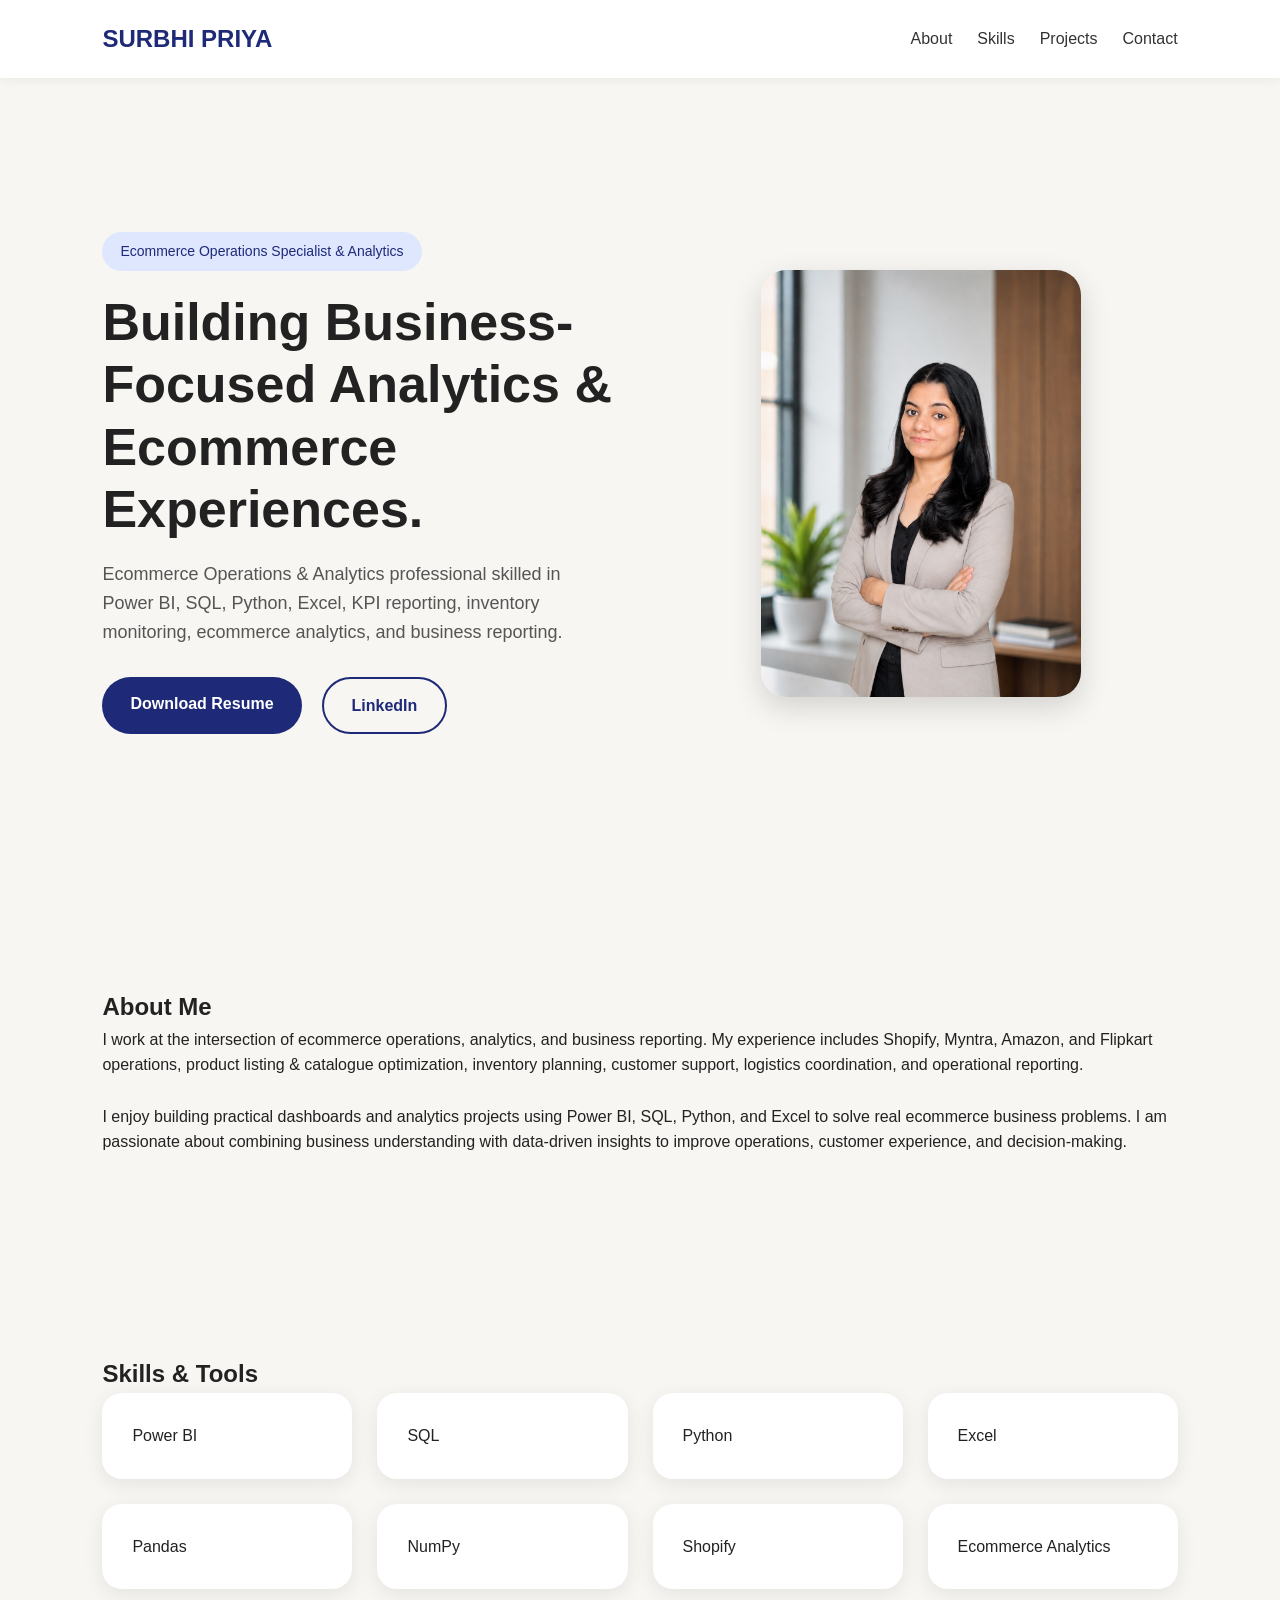
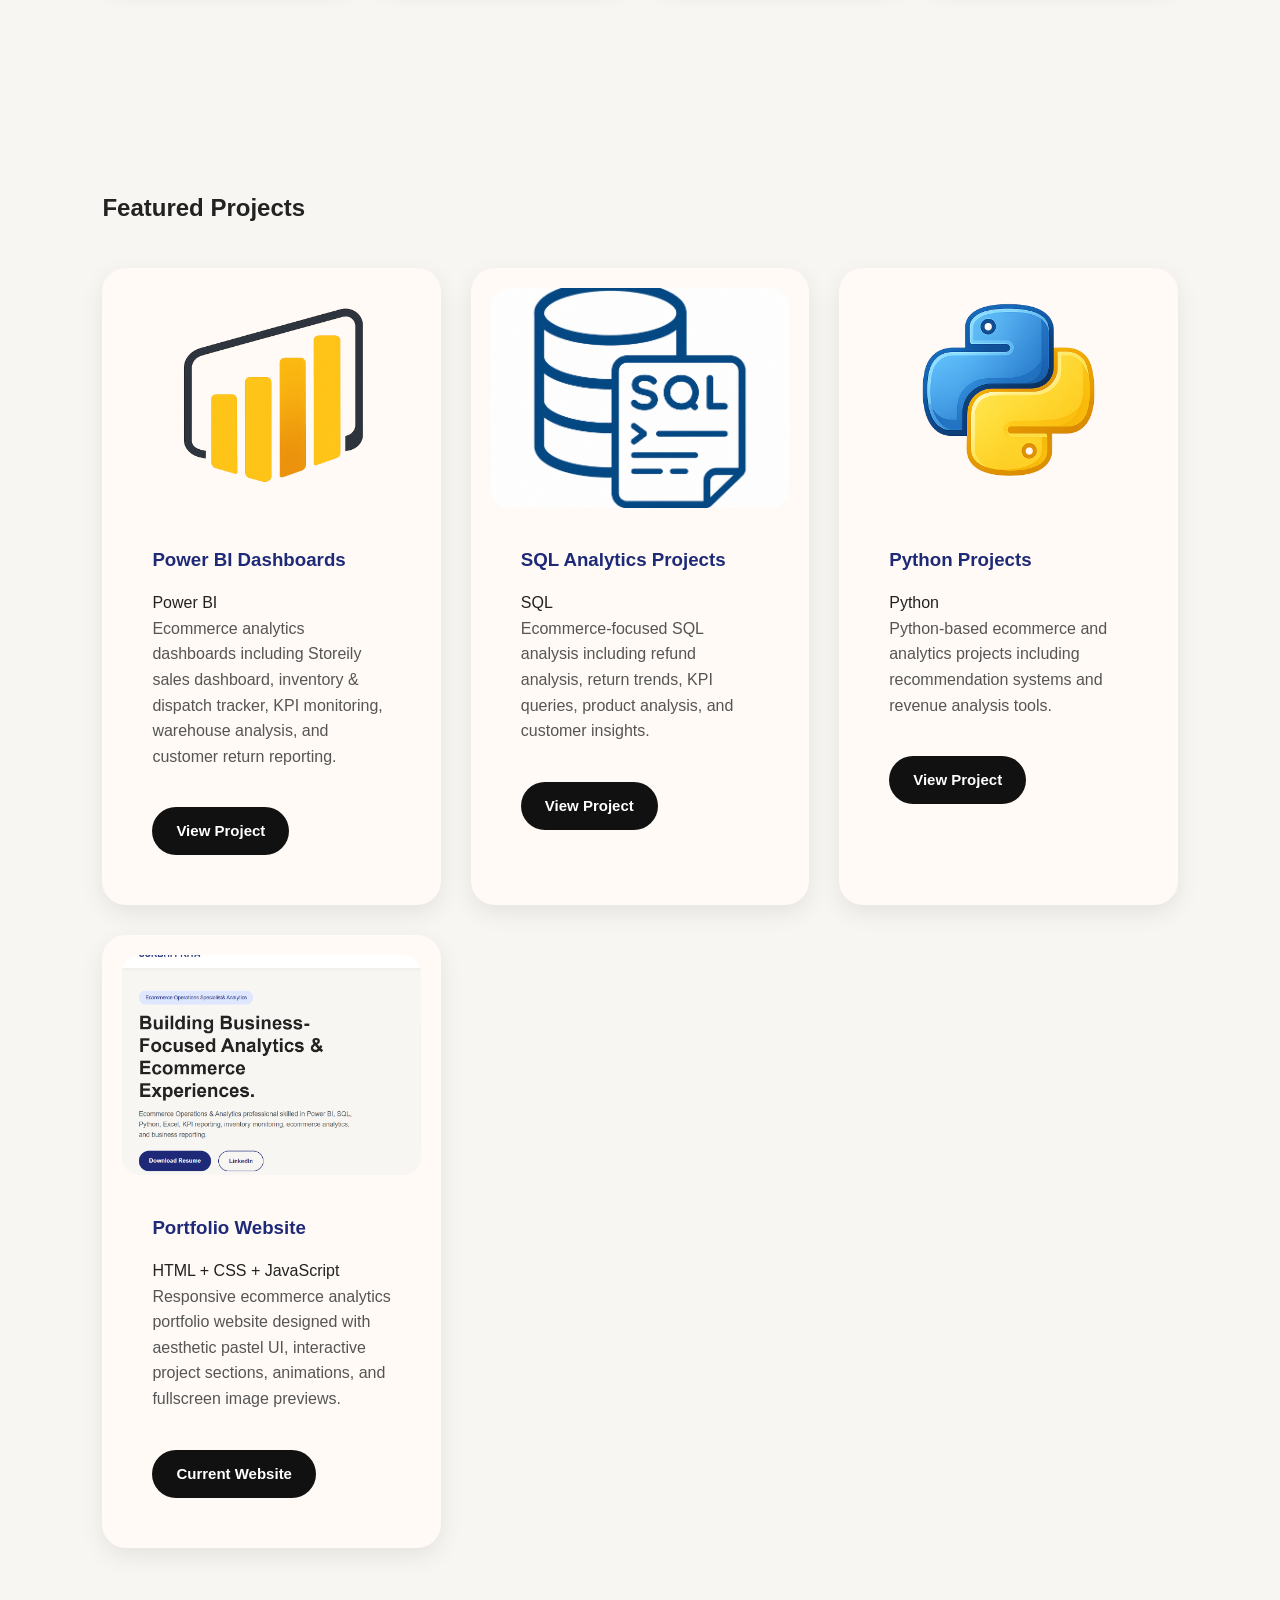
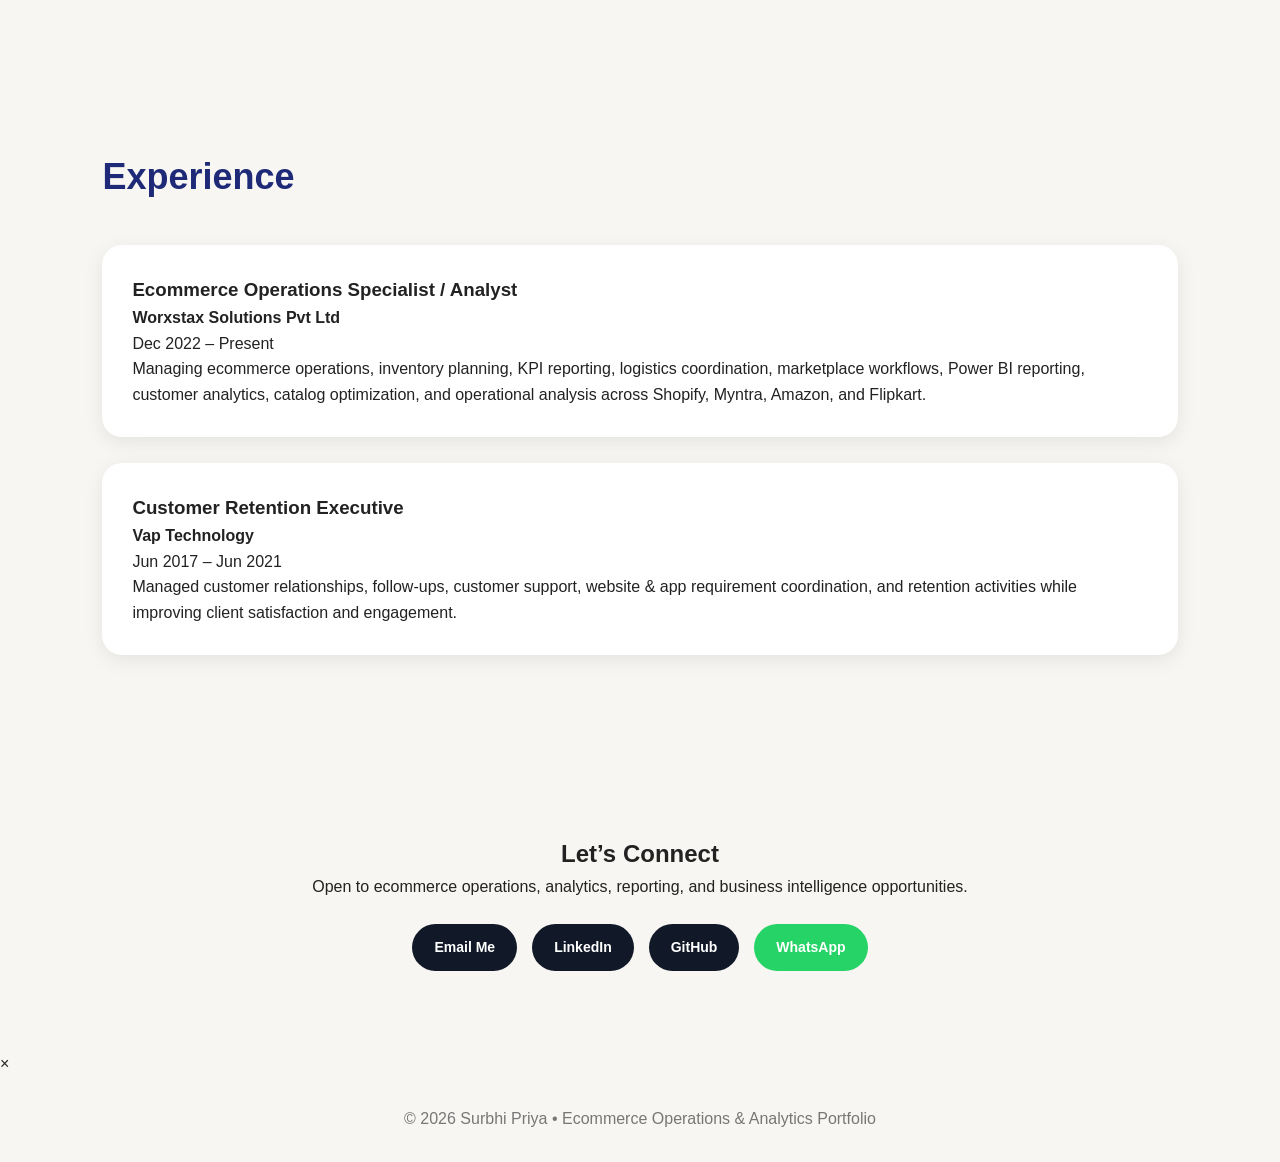
==== index.html @ 8fb759ee "portfolio upload" ====
<!DOCTYPE html>
<html lang="en">
<head>
  <meta charset="UTF-8" />
  <meta name="viewport" content="width=device-width, initial-scale=1.0" />
  <title>Surbhi Priya | Portfolio</title>
  <link rel="stylesheet" type="text/css" href="style.css" />
</head>
<body>

  <!-- NAVBAR -->
  <nav>
    <div class="logo">SURBHI PRIYA</div>

    <ul>
      <li><a href="#about">About</a></li>
      <li><a href="#skills">Skills</a></li>
      <li><a href="#projects">Projects</a></li>
      <li><a href="#contact">Contact</a></li>
    </ul>
  </nav>

  <!-- HERO -->
  <section class="hero">

    <div class="hero-text">
      <p class="tag">Ecommerce Operations Specialist & Analytics</p>

      <h1>
        Building Business-Focused Analytics & Ecommerce Experiences.
      </h1>

      <p class="hero-description">
        Ecommerce Operations & Analytics professional skilled in Power BI,
        SQL, Python, Excel, KPI reporting, inventory monitoring,
        ecommerce analytics, and business reporting.
      </p>

      <div class="buttons">
    <a href="my_resume.pdf" class="btn primary" target="_blank">
        Download Resume
    </a>

    <a href="https://www.linkedin.com/in/surbhi-priya9" class="btn secondary" target="_blank">
        LinkedIn
    </a>
</div>
    </div>

    <div class="hero-image">

      <!-- ADD YOUR IMAGE LINK -->
      <img src="MYPICA.png" alt="Profile Image">

    </div>

  </section>


  <!-- ABOUT -->
  <section id="about" class="section-box">

    <h2>About Me</h2>

    <p>
      I work at the intersection of ecommerce operations, analytics, and business reporting.
       My experience includes Shopify, Myntra, Amazon, and Flipkart operations, 
       product listing & catalogue optimization, inventory planning, customer 
       support, logistics coordination, and operational reporting.
      <br><br>
      I enjoy building practical dashboards and analytics projects using Power BI,
       SQL, Python, and Excel to solve real ecommerce business problems.
        I am passionate about combining business understanding with data-driven insights 
      to improve operations, customer experience, and decision-making.
    </p>

  </section>


  <!-- SKILLS -->
  <section id="skills" class="skills-section">

    <h2>Skills & Tools</h2>

    <div class="skills-grid">

      <div class="skill-card">Power BI</div>
      <div class="skill-card">SQL</div>
      <div class="skill-card">Python</div>
      <div class="skill-card">Excel</div>
      <div class="skill-card">Pandas</div>
      <div class="skill-card">NumPy</div>
      <div class="skill-card">Shopify</div>
      <div class="skill-card">Ecommerce Analytics</div>

    </div>

  </section>


  <!-- PROJECTS -->
  <section id="projects" class="projects-section">

    <h2>Featured Projects</h2>

    <div class="projects-grid">


      <!-- POWER BI CARD -->
      <div class="project-card">

        <img
          src="mainpowerbi.png"
          alt="Power BI"
          onclick="openModal(this.src)"
        >

        <div class="project-content">

          <h3>Power BI Dashboards</h3>

          <span>Power BI</span>

          <p>
            Ecommerce analytics dashboards including Storeily sales dashboard,
            inventory & dispatch tracker, KPI monitoring, warehouse analysis,
            and customer return reporting.
          </p>

          <div class="project-buttons">

            <a href="powerbi.html" class="project-btn">
              View Project
            </a>

          </div>

        </div>

      </div>


      <!-- SQL CARD -->
      <div class="project-card">

        <img
          src="mainsql.png"
          alt="SQL"
          onclick="openModal(this.src)"
        >

        <div class="project-content">

          <h3>SQL Analytics Projects</h3>

          <span>SQL</span>

          <p>
            Ecommerce-focused SQL analysis including refund analysis,
            return trends, KPI queries, product analysis,
            and customer insights.
          </p>

          <div class="project-buttons">

            <a href="sql.html" class="project-btn">
              View Project
            </a>

          </div>

        </div>

      </div>


      <!-- PYTHON CARD -->
      <div class="project-card">

        <img
          src="mainpython.png"
          alt="Python"
          onclick="openModal(this.src)"
        >

        <div class="project-content">

          <h3>Python Projects</h3>

          <span>Python</span>

          <p>
            Python-based ecommerce and analytics projects including
            recommendation systems and revenue analysis tools.
          </p>

          <div class="project-buttons">

            <a href="python.html" class="project-btn">
              View Project
            </a>

          </div>

        </div>

      </div>


      <!-- PORTFOLIO CARD -->
      <div class="project-card">

        <img
          src="mainportfolio.png"
          alt="Portfolio"
          onclick="openModal(this.src)"
        >

        <div class="project-content">

          <h3>Portfolio Website</h3>

          <span>HTML + CSS + JavaScript</span>

          <p>
            Responsive ecommerce analytics portfolio website designed with
            aesthetic pastel UI, interactive project sections,
            animations, and fullscreen image previews.
          </p>

          <div class="project-buttons">

            <a href="#" class="project-btn">
              Current Website
            </a>

          </div>

        </div>

      </div>


    </div>

 </section>


  <!-- EXPERIENCE -->
  <section id="experience">
    <h2 class="section-title">Experience</h2>

    <div class="skill-card">
        <h3>Ecommerce Operations Specialist / Analyst</h3>
        <p><strong>Worxstax Solutions Pvt Ltd</strong></p>
        <p>Dec 2022 – Present</p>

        <p>
            Managing ecommerce operations, inventory planning, KPI reporting,
            logistics coordination, marketplace workflows, Power BI reporting,
            customer analytics, catalog optimization, and operational analysis
            across Shopify, Myntra, Amazon, and Flipkart.
        </p>
    </div>

    <br>

    <div class="skill-card">
        <h3>Customer Retention Executive</h3>
        <p><strong>Vap Technology</strong></p>
        <p>Jun 2017 – Jun 2021</p>

        <p>
            Managed customer relationships, follow-ups, customer support,
            website & app requirement coordination, and retention activities
            while improving client satisfaction and engagement.
        </p>
    </div>
</section>


  <!-- CONTACT -->
 <section id="contact" class="contact">

    <h2>Let’s Connect</h2>

    <p>
        Open to ecommerce operations, analytics, reporting, and business intelligence opportunities.
    </p>

    <div class="contact-buttons">

        <a href="https://mail.google.com/mail/?view=cm&fs=1&to=surbhi7priya@gmail.com"
target="_blank"
class="contact-btn">
Email Me
</a>

        <a href="https://www.linkedin.com/in/surbhi-priya9" target="_blank" class="contact-btn">
            LinkedIn
        </a>

        <a href="https://github.com/Surbhi-Priya762" target="_blank" class="contact-btn">
            GitHub
        </a>

        <a href="https://wa.me/918420089573" target="_blank" class="contact-btn whatsapp-btn">
            WhatsApp
        </a>

    </div>

</section>


  <!-- IMAGE MODAL -->
  <div id="imageModal" class="modal">

    <span class="close" onclick="closeModal()">&times;</span>

    <img class="modal-content" id="modalImage">

  </div>


  <!-- FOOTER -->
  <footer>
    © 2026 Surbhi Priya • Ecommerce Operations & Analytics Portfolio
  </footer>


  <script src="script.js"></script>

</body>
</html>
---- style.css ----
*{
    margin:0;
    padding:0;
    box-sizing:border-box;
    font-family:Arial, sans-serif;
}

body{
    background:#f8f6f2;
    color:#222;
    line-height:1.6;
}

/* NAVBAR */

nav{
    display:flex;
    justify-content:space-between;
    align-items:center;
    padding:20px 8%;
    background:white;
    position:sticky;
    top:0;
    z-index:1000;
    box-shadow:0 2px 10px rgba(0,0,0,0.05);
}

.logo{
    font-size:24px;
    font-weight:bold;
    color:#1e2a78;
}

nav ul{
    display:flex;
    list-style:none;
    gap:25px;
}

nav ul li a{
    text-decoration:none;
    color:#333;
    font-weight:500;
    transition:0.3s;
}

nav ul li a:hover{
    color:#1e2a78;
}

/* HERO SECTION */

.hero{
    min-height:90vh;
    display:flex;
    align-items:center;
    justify-content:center;
    padding:60px 8%;
    gap:50px;
    flex-wrap:wrap;
}

.hero-text{
    flex:1;
    min-width:300px;
}

.tag{
    display:inline-block;
    background:#dfe7ff;
    color:#1e2a78;
    padding:8px 18px;
    border-radius:30px;
    margin-bottom:20px;
    font-size:14px;
}

.hero h1{
    font-size:52px;
    line-height:1.2;
    margin-bottom:20px;
}

.hero-description{
    font-size:18px;
    color:#555;
    margin-bottom:30px;
    max-width:600px;
}

.buttons{
    display:flex;
    gap:20px;
    flex-wrap:wrap;
}

.btn{
    padding:14px 28px;
    border-radius:30px;
    text-decoration:none;
    font-weight:bold;
    transition:0.3s;
}

.primary{
    background:#1e2a78;
    color:white;
}

.primary:hover{
    background:#111a52;
}

.secondary{
    border:2px solid #1e2a78;
    color:#1e2a78;
}

.secondary:hover{
    background:#1e2a78;
    color:white;
}

/* HERO IMAGE */

.hero-image{
    flex:1;
    display:flex;
    justify-content:center;
}

.hero-image img{
    width:320px;
    border-radius:25px;
    object-fit:cover;
    box-shadow:0 10px 30px rgba(0,0,0,0.15);
}

/* SECTION */

section{
    padding:80px 8%;
}

.section-title{
    font-size:36px;
    margin-bottom:40px;
    color:#1e2a78;
}

/* SKILLS */

.skills-grid{
    display:grid;
    grid-template-columns:repeat(auto-fit,minmax(220px,1fr));
    gap:25px;
}

.skill-card{
    background:white;
    padding:30px;
    border-radius:20px;
    box-shadow:0 5px 20px rgba(0,0,0,0.08);
    transition:0.3s;
}

.skill-card:hover{
    transform:translateY(-5px);
}

/* PROJECTS */

.projects-grid{
    display:grid;
    grid-template-columns: repeat(auto-fit, minmax(320px, 1fr));
    gap:30px;
    margin-top:40px;
}

.project-card{
    background:#fffaf5;
    border-radius:24px;
    overflow:hidden;
    padding:20px;
    box-shadow:0 8px 25px rgba(0,0,0,0.08);
    transition:0.3s ease;
}

.project-card:hover{
    transform:translateY(-8px);
}

.project-card img{
    width:100%;
    height:220px;
    object-fit:cover;
    border-radius:18px;
    cursor:pointer;
    transition:0.3s ease;
}

.project-card img:hover{
    transform:scale(1.02);
}

.project-content{
    padding:25px;
}

.project-content h3{
    margin-bottom:15px;
    color:#1e2a78;
}

.project-content p{
    color:#555;
    margin-bottom:20px;
}

.project-btn,
.hero-buttons a{
    display:inline-block;
    margin-top:18px;
    padding:12px 24px;
    background:#111;
    color:white;
    text-decoration:none;
    border-radius:50px;
    font-size:15px;
    font-weight:600;
    transition:0.3s ease;
}

.project-btn:hover,
.hero-buttons a:hover{
    background:#e8cfc3;
    color:#111;
}

/* CONTACT */

.contact{
    text-align:center;
}

.contact p{
    margin-bottom:20px;
}

.contact-links{
    display:flex;
    justify-content:center;
    gap:20px;
    flex-wrap:wrap;
}

.contact-links a{
    text-decoration:none;
    background:white;
    padding:14px 24px;
    border-radius:30px;
    color:#1e2a78;
    font-weight:bold;
    box-shadow:0 5px 20px rgba(0,0,0,0.08);
    transition:0.3s;
}

.contact-links a:hover{
    background:#1e2a78;
    color:white;
}

/* FOOTER */

footer{
    text-align:center;
    padding:30px;
    color:#777;
}

/* RESPONSIVE */

@media(max-width:768px){

    .hero h1{
        font-size:38px;
    }

    nav{
        flex-direction:column;
        gap:15px;
    }

    nav ul{
        flex-wrap:wrap;
        justify-content:center;
    }

    .hero{
        text-align:center;
    }

    .buttons{
        justify-content:center;
    }
}

.popup{
    position:fixed;
    top:0;
    left:0;
    width:100%;
    height:100%;
    background:rgba(0,0,0,0.85);
    display:flex;
    justify-content:center;
    align-items:center;
    z-index:9999;
}

.popup img{
    width:80%;
    max-width:1000px;
    border-radius:20px;
}

.close-btn{
    position:absolute;
    top:30px;
    right:40px;
    font-size:40px;
    color:white;
    cursor:pointer;
}

.back-btn{
    display:inline-block;
    margin-bottom:40px;
    text-decoration:none;
    background:#1e2a78;
    color:white;
    padding:12px 22px;
    border-radius:30px;
    transition:0.3s;
}

.back-btn:hover{
    background:#111a52;
}

section{
    padding:100px 8%;
}
.project-content{
    padding:30px;
}

.contact-buttons{
    display:flex;
    justify-content:center;
    gap:15px;
    flex-wrap:wrap;
    margin-top:25px;
}

.contact-btn{
    text-decoration:none;
    background:#111827;
    color:white;
    padding:12px 22px;
    border-radius:30px;
    font-size:14px;
    font-weight:600;
    transition:0.3s ease;
}

.contact-btn:hover{
    background:#2563eb;
    transform:translateY(-2px);
}

.whatsapp-btn{
    background:#25D366;
}

.whatsapp-btn:hover{
    background:#1ea952;
}

.contact{
    text-align:center;
    padding:80px 20px;
}
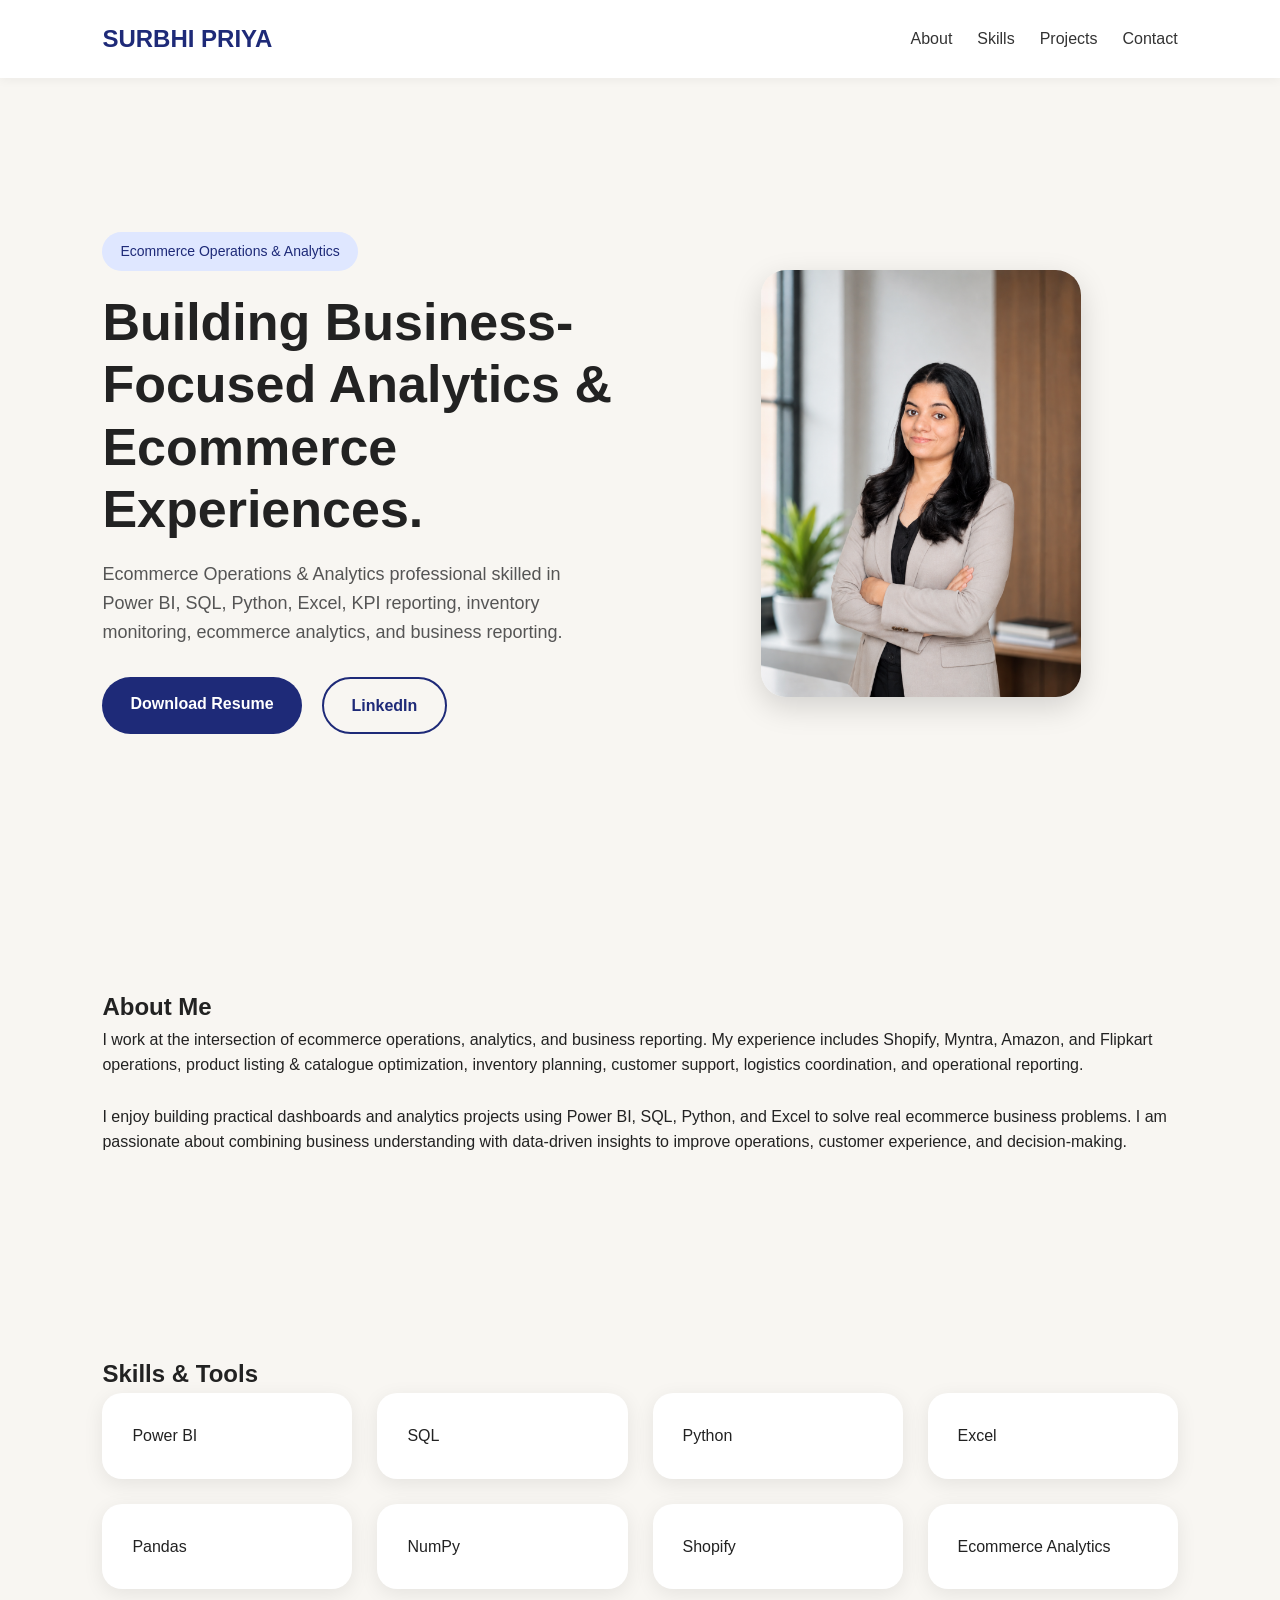
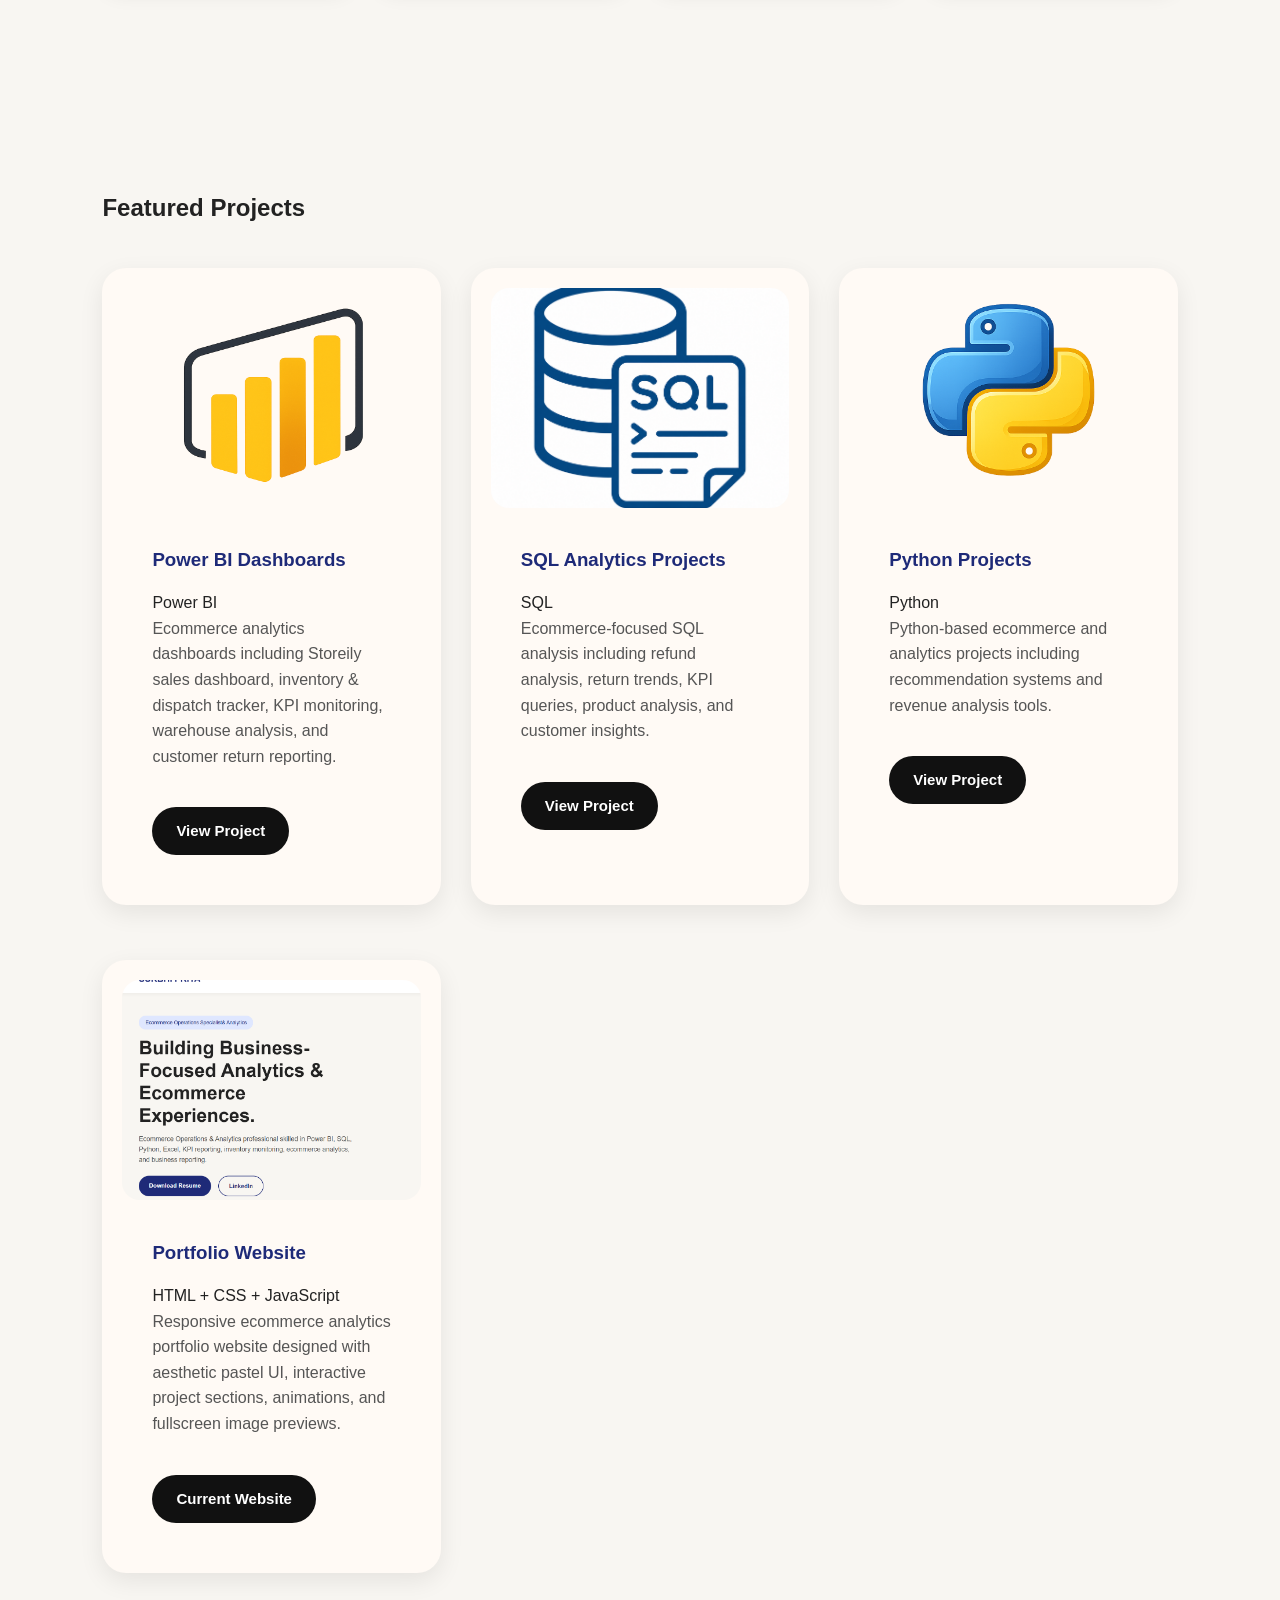
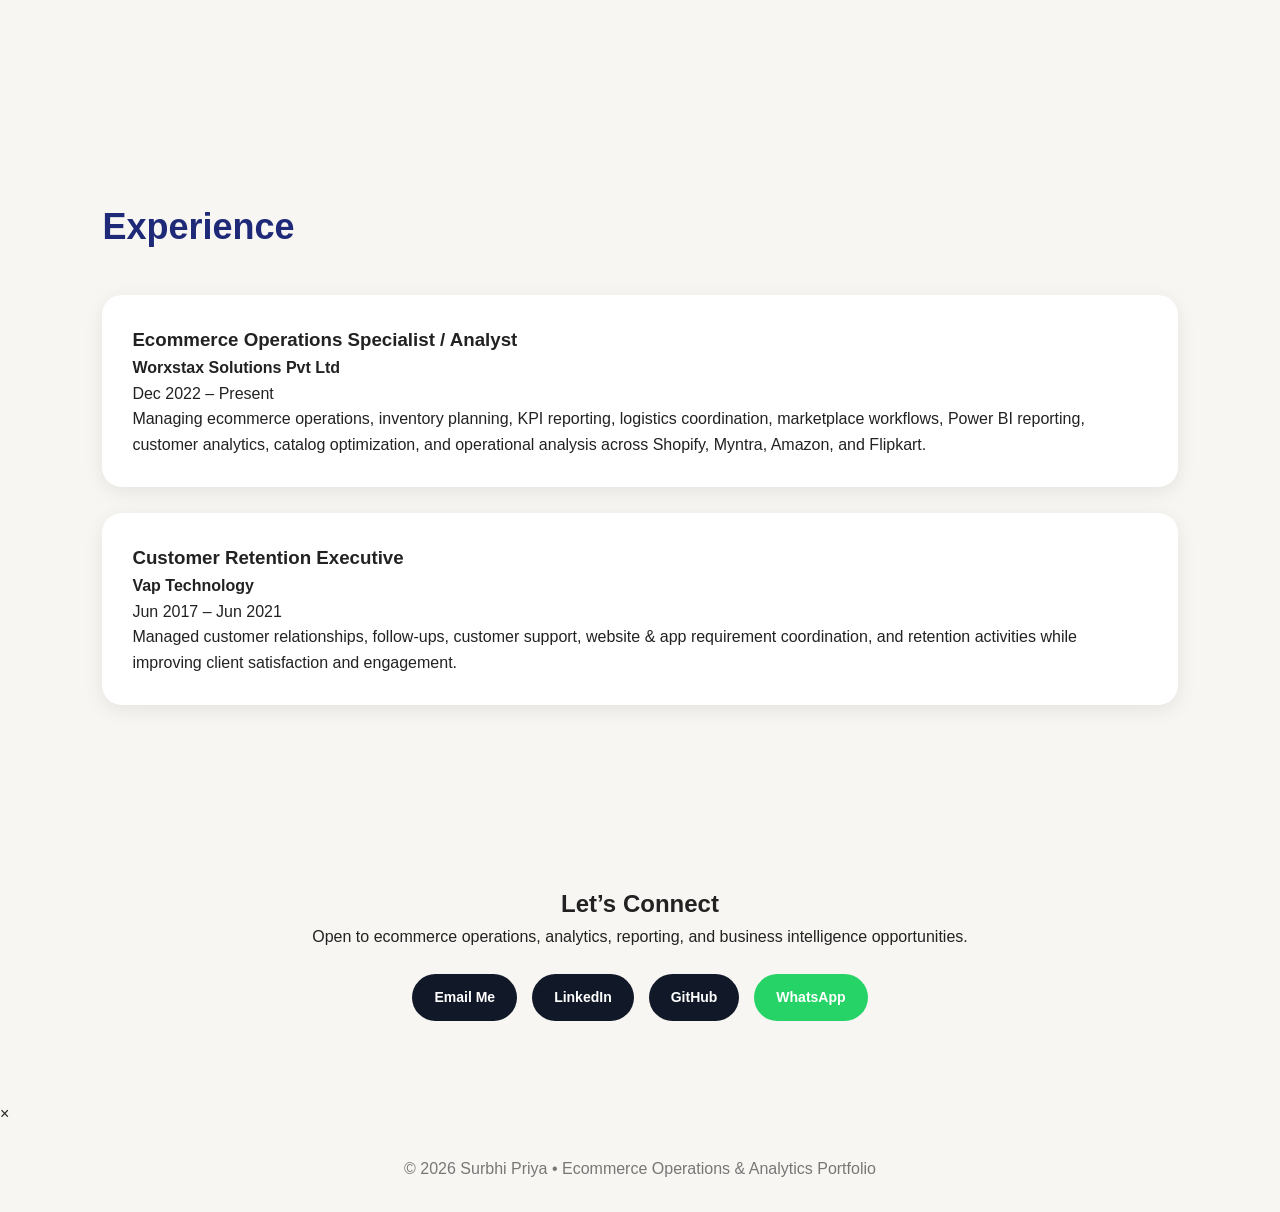
==== commit 45773660: "Updated portfolio design" ====
--- a/index.html
+++ b/index.html
@@ -24,7 +24,7 @@
   <section class="hero">
 
     <div class="hero-text">
-      <p class="tag">Ecommerce Operations Specialist & Analytics</p>
+      <p class="tag">Ecommerce Operations & Analytics</p>
 
       <h1>
         Building Business-Focused Analytics & Ecommerce Experiences.
--- a/style.css
+++ b/style.css
@@ -392,3 +392,50 @@
     padding:80px 20px;
 }
 
+.project-card{
+    margin-bottom:25px;
+}
+
+@media(max-width:768px){
+
+    .hero{
+        padding-top:40px;
+        padding-bottom:40px;
+    }
+
+    .about,
+    .skills,
+    .projects,
+    .experience,
+    .contact{
+        padding-top:40px;
+        padding-bottom:40px;
+    }
+
+    .project-grid{
+        gap:20px;
+    }
+
+}
+
+@media(max-width:768px){
+
+    nav{
+        padding:20px;
+    }
+
+    nav ul{
+        gap:20px;
+    }
+
+}
+
+@media(max-width:768px){
+
+    .page-title{
+        font-size:42px;
+        line-height:1.2;
+    }
+
+}
+
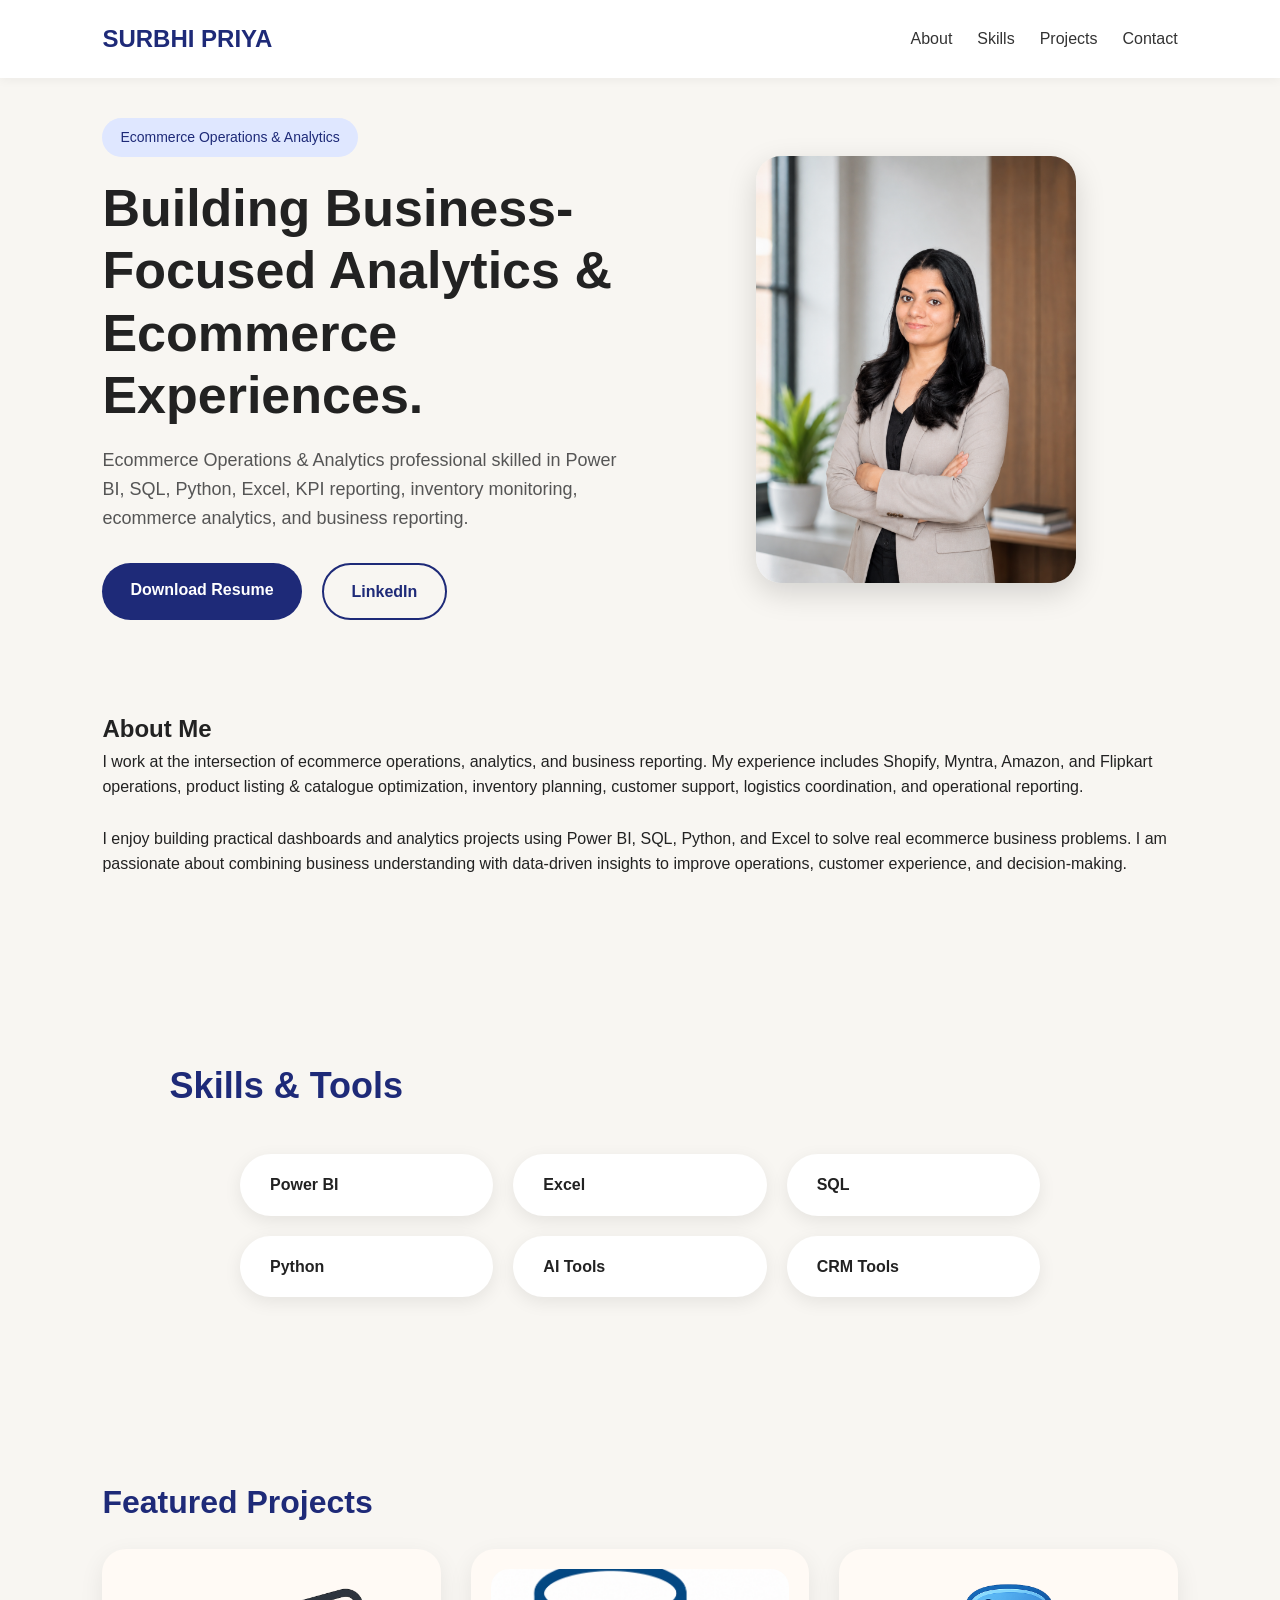
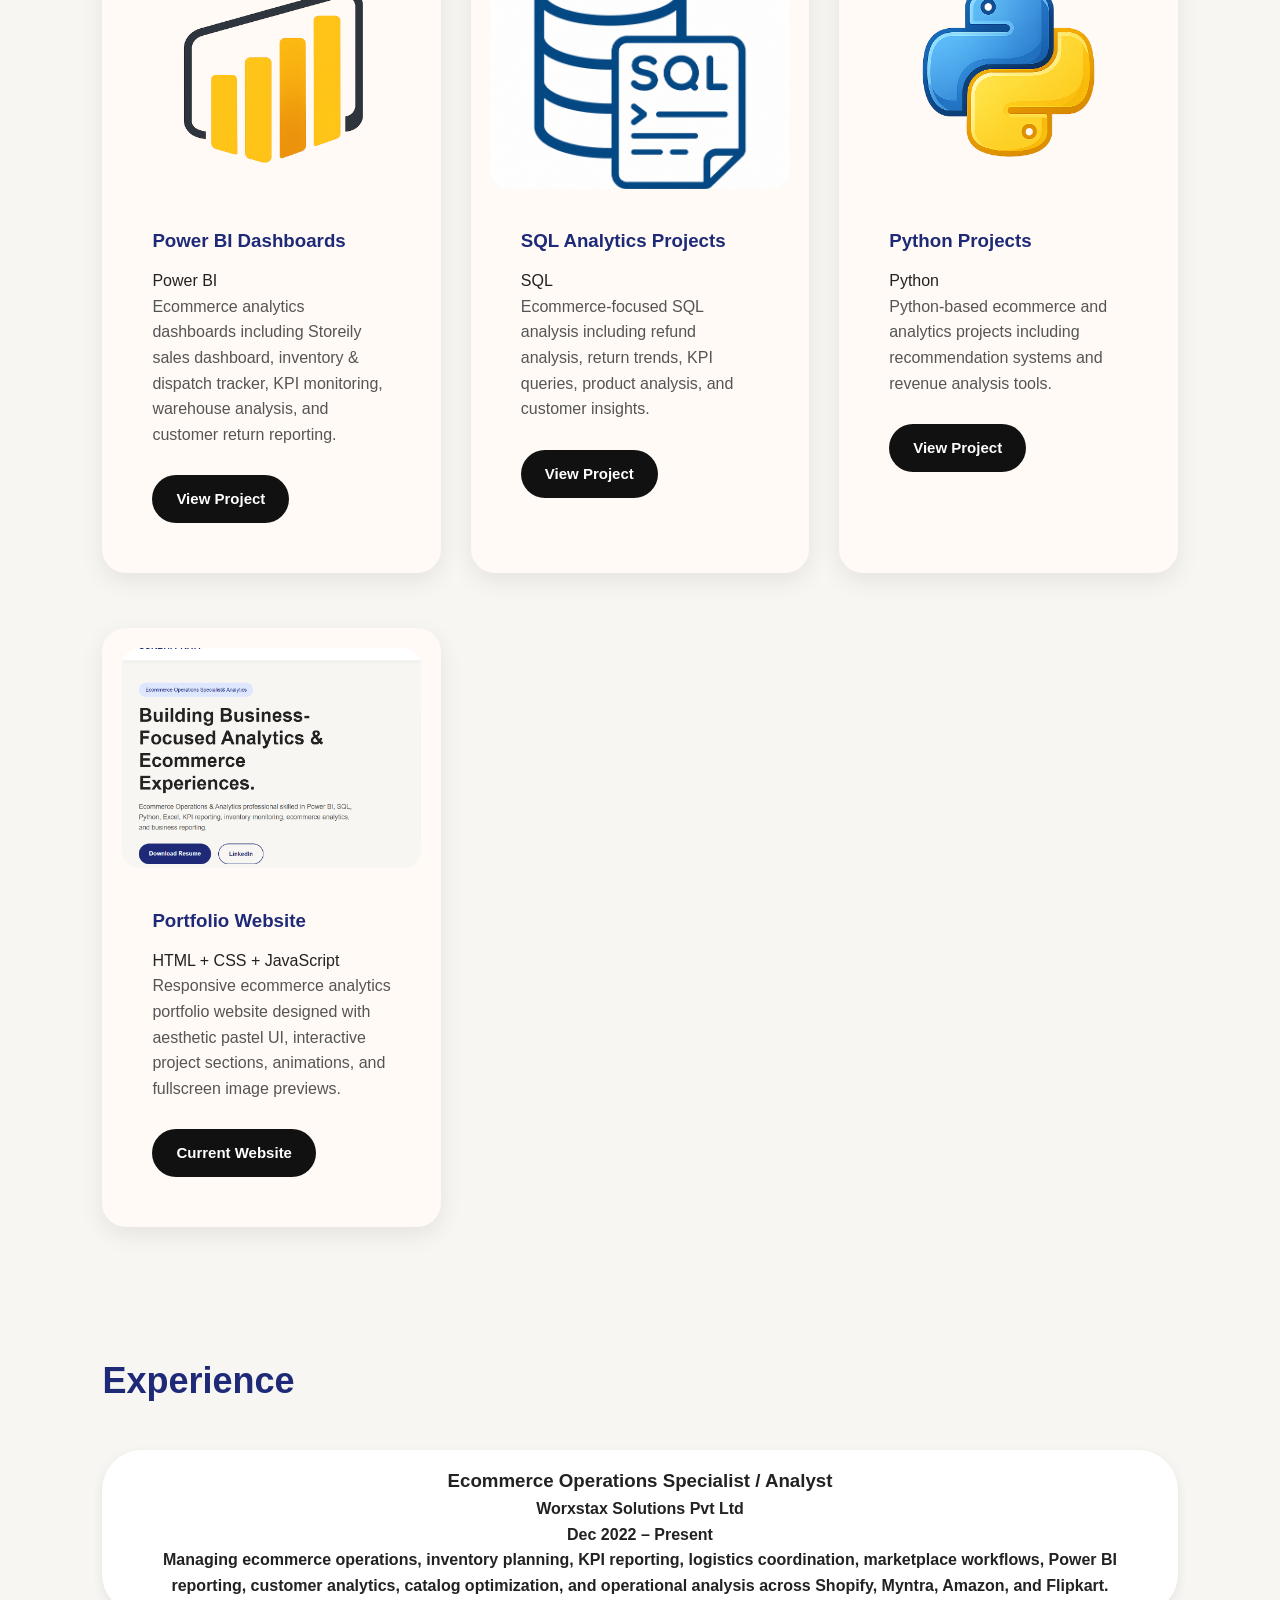
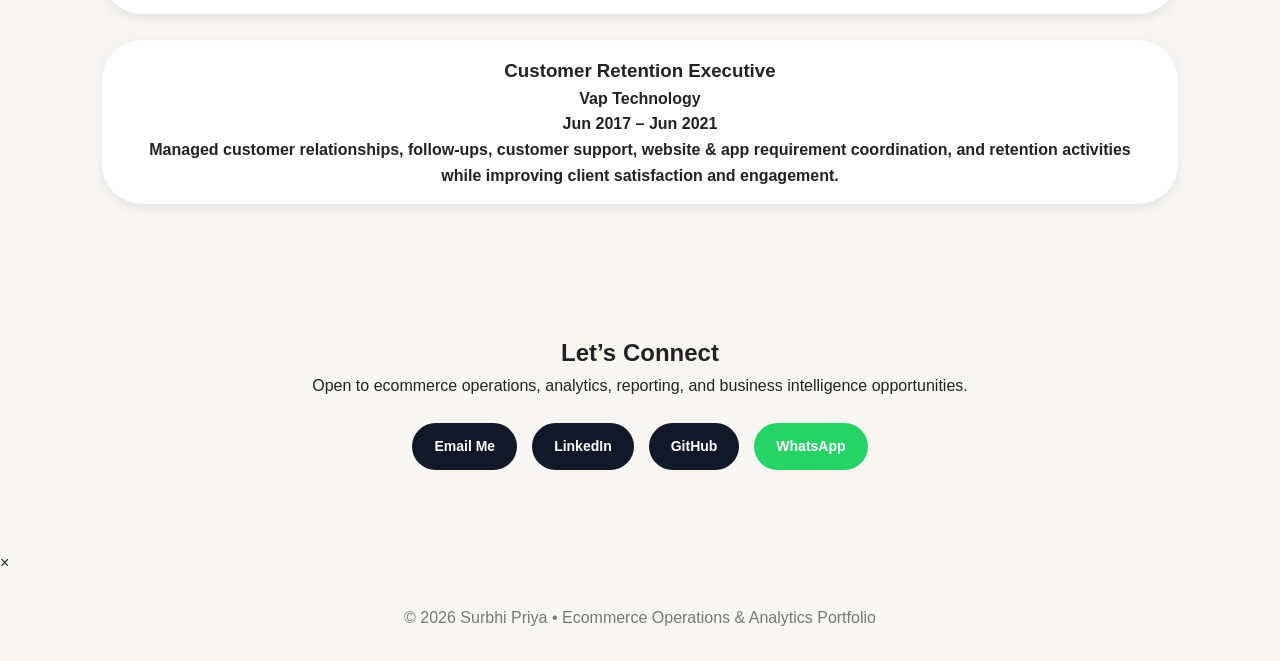
==== commit fa11c8b1: "updated sills section and responsive layout" ====
--- a/index.html
+++ b/index.html
@@ -80,20 +80,58 @@
   <!-- SKILLS -->
   <section id="skills" class="skills-section">
 
-    <h2>Skills & Tools</h2>
-
-    <div class="skills-grid">
-
-      <div class="skill-card">Power BI</div>
-      <div class="skill-card">SQL</div>
-      <div class="skill-card">Python</div>
-      <div class="skill-card">Excel</div>
-      <div class="skill-card">Pandas</div>
-      <div class="skill-card">NumPy</div>
-      <div class="skill-card">Shopify</div>
-      <div class="skill-card">Ecommerce Analytics</div>
-
-    </div>
+
+    <section id="skills-popup-section">
+
+    <h2 class="section-title">Skills & Tools</h2>
+
+    <div class="skills-popup-grid">
+
+        <div class="popup-skill-card" onclick="openSkill('powerbi')">
+            Power BI
+        </div>
+
+        <div class="popup-skill-card" onclick="openSkill('excel')">
+            Excel
+        </div>
+
+        <div class="popup-skill-card" onclick="openSkill('sql')">
+            SQL
+        </div>
+
+        <div class="popup-skill-card" onclick="openSkill('python')">
+            Python
+        </div>
+
+        <div class="popup-skill-card" onclick="openSkill('ai')">
+            AI Tools
+        </div>
+
+        <div class="popup-skill-card" onclick="openSkill('crm')">
+            CRM Tools
+        </div>
+
+    </div>
+
+</section>
+
+
+<!-- SKILL MODAL -->
+
+<div id="skillModal" class="skill-modal">
+
+    <div class="skill-modal-content">
+
+        <span class="close-skill" onclick="closeSkill()">
+            &times;
+        </span>
+
+        <div id="skillContent"></div>
+
+    </div>
+
+</div>
+
 
   </section>
 
@@ -329,7 +367,11 @@
   </footer>
 
 
-  <script src="script.js"></script>
+ 
+  <!-- SKILLS POPUP SECTION -->
+
+
+ <script src="script.js"></script>
 
 </body>
 </html>
--- a/style.css
+++ b/style.css
@@ -51,12 +51,12 @@
 /* HERO SECTION */
 
 .hero{
-    min-height:90vh;
+    min-height:auto;
     display:flex;
     align-items:center;
     justify-content:center;
-    padding:60px 8%;
-    gap:50px;
+    padding:40px 8%;
+    gap:30px;
     flex-wrap:wrap;
 }
 
@@ -139,7 +139,7 @@
 /* SECTION */
 
 section{
-    padding:80px 8%;
+    padding:50px 8%;    
 }
 
 .section-title{
@@ -151,30 +151,43 @@
 /* SKILLS */
 
 .skills-grid{
-    display:grid;
-    grid-template-columns:repeat(auto-fit,minmax(220px,1fr));
-    gap:25px;
+    display:flex;
+    flex-wrap:wrap;
+    gap:18px;
+    margin-top:30px;
 }
 
 .skill-card{
+    padding:16px 32px;
     background:white;
-    padding:30px;
-    border-radius:20px;
-    box-shadow:0 5px 20px rgba(0,0,0,0.08);
-    transition:0.3s;
+    border-radius:40px;
+    font-weight:600;
+    box-shadow:0 4px 12px rgba(0,0,0,0.08);
+    cursor:pointer;
+    transition:0.3s ease;
+    min-width:170px;
+    text-align:center;
 }
 
 .skill-card:hover{
-    transform:translateY(-5px);
+    transform:translateY(-4px);
+    background:#1e2a78;
+    color:white;
 }
 
 /* PROJECTS */
+
+section#projects h2{
+    font-size:32px;
+    margin-bottom:20px;
+    color:#1e2a78;
+}
 
 .projects-grid{
     display:grid;
     grid-template-columns: repeat(auto-fit, minmax(320px, 1fr));
     gap:30px;
-    margin-top:40px;
+    margin-top:20px;
 }
 
 .project-card{
@@ -204,23 +217,23 @@
 }
 
 .project-content{
-    padding:25px;
+    padding:20px;
 }
 
 .project-content h3{
-    margin-bottom:15px;
+    margin-bottom:12px;
     color:#1e2a78;
 }
 
 .project-content p{
     color:#555;
-    margin-bottom:20px;
+    margin-bottom:16px;
 }
 
 .project-btn,
 .hero-buttons a{
     display:inline-block;
-    margin-top:18px;
+    margin-top:12px;
     padding:12px 24px;
     background:#111;
     color:white;
@@ -349,7 +362,7 @@
 }
 
 section{
-    padding:100px 8%;
+    padding:50px 8%;
 }
 .project-content{
     padding:30px;
@@ -439,3 +452,107 @@
 
 }
 
+/* =========================
+   SKILLS POPUP SECTION
+========================= */
+
+.skills-popup-grid{
+    display:grid;
+    grid-template-columns:repeat(3, 1fr);
+    gap: 20px;
+    margin-top:40px;
+    max-width: 800px;
+    margin: auto;
+}
+
+.popup-skill-card{
+    background:white;
+    padding:18px 30px;
+    border-radius:50px;
+    cursor:pointer;
+    font-weight:600;
+    box-shadow:0 5px 18px rgba(0,0,0,0.08);
+    transition:0.3s;
+    min-width: 180px;
+}
+
+.popup-skill-card:hover{
+    background:#111827;
+    color:white;
+    transform:translateY(-5px);
+}
+
+
+/* MODAL */
+
+.skill-modal{
+    display:none;
+    position:fixed;
+    z-index:9999;
+    left:0;
+    top:0;
+    width:100%;
+    height:100%;
+    background:rgba(0,0,0,0.7);
+}
+
+.skill-modal-content{
+    background:#fffaf5;
+    width:90%;
+    max-width:700px;
+    margin:80px auto;
+    padding:40px;
+    border-radius:30px;
+    position:relative;
+}
+
+.close-skill{
+    position:absolute;
+    top:20px;
+    right:25px;
+    font-size:35px;
+    cursor:pointer;
+}
+
+.skill-modal-content h2{
+    margin-bottom:20px;
+}
+
+.skill-modal-content ul{
+    padding-left:20px;
+}
+
+.skill-modal-content li{
+    margin-bottom:12px;
+    line-height:1.7;
+}
+
+.skills-section{
+    max-width:1200px;
+    margin:80px auto;
+    padding:0 40px;
+}
+
+.about-section{
+    max-width:1200px;
+    margin:80px auto;
+    padding:0 40px;
+}
+
+@media (max-width:768px){
+
+.skills-popup-grid{
+    grid-template-columns:repeat(2, 1fr);
+    gap:15px;
+    max-width:100%;
+}
+
+.popup-skill-card{
+    font-size:14px;
+    padding:14px 12px;
+}
+
+}
+
+
+
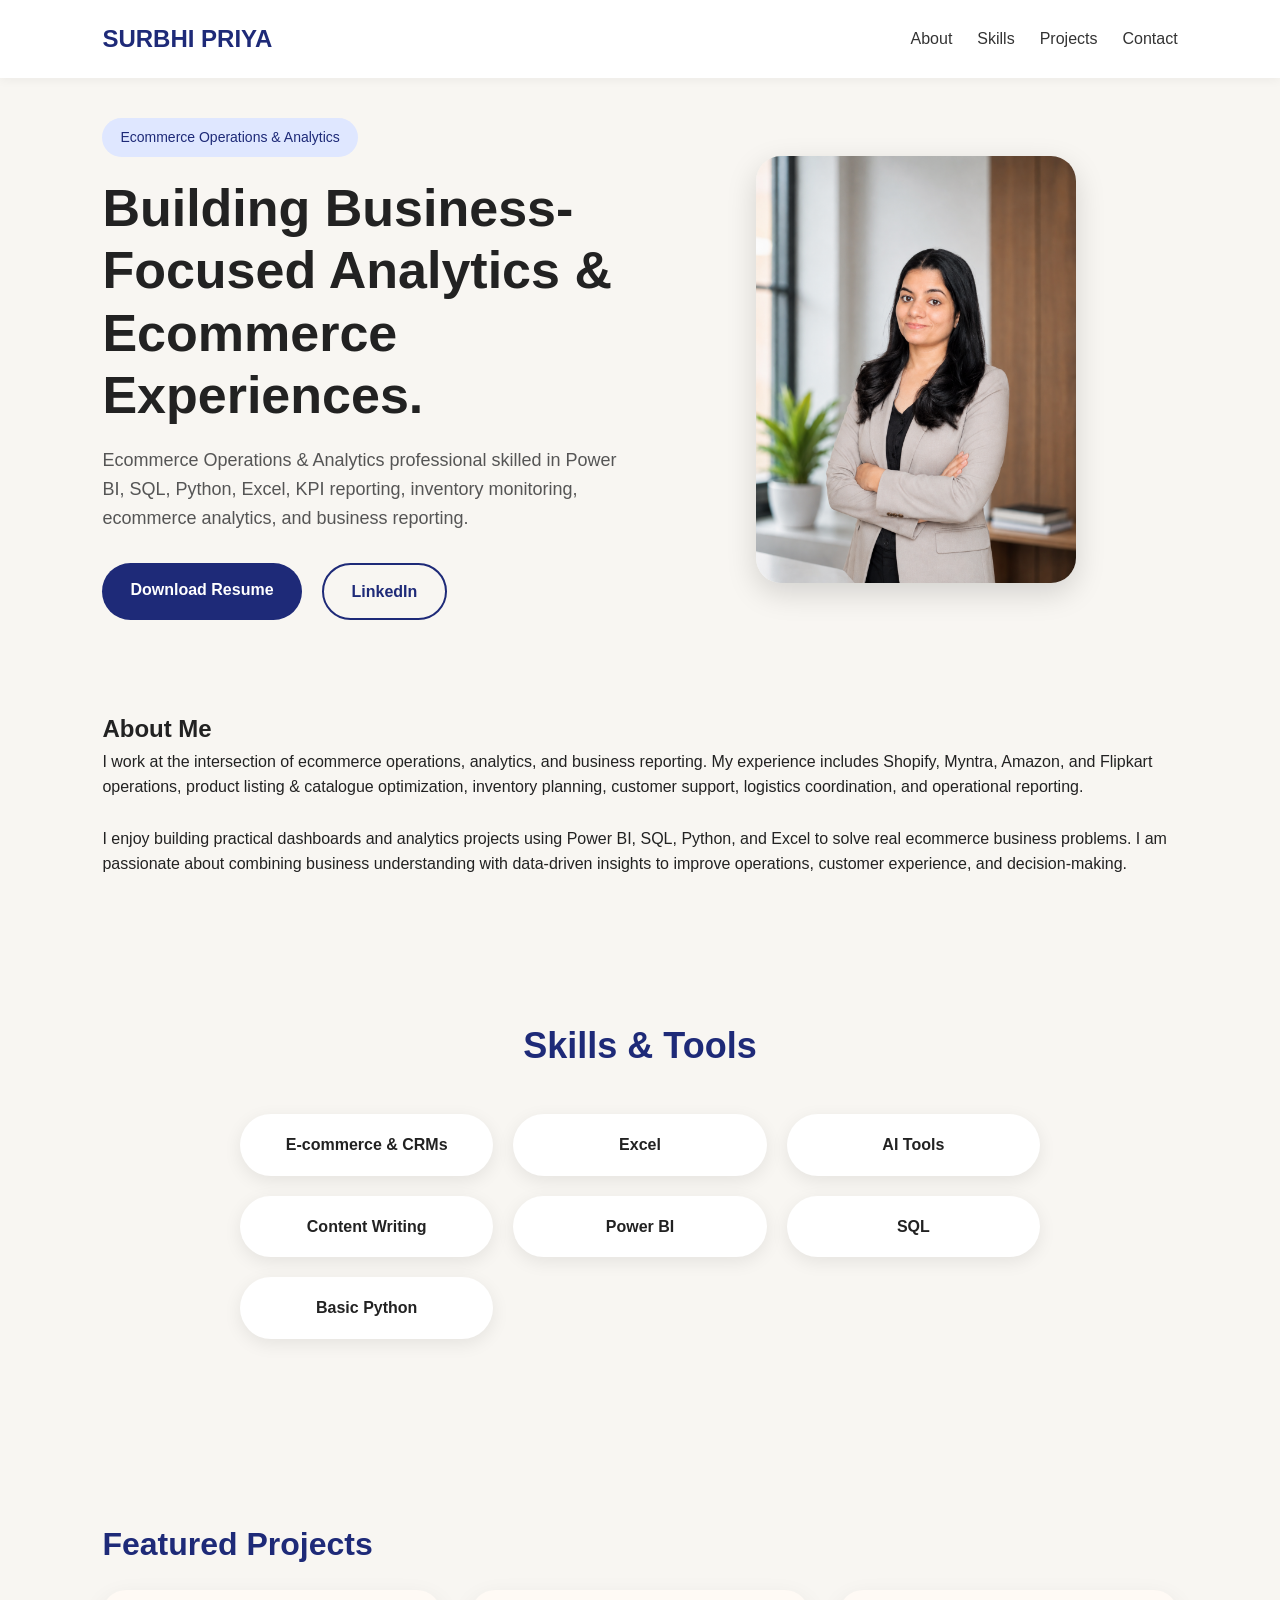
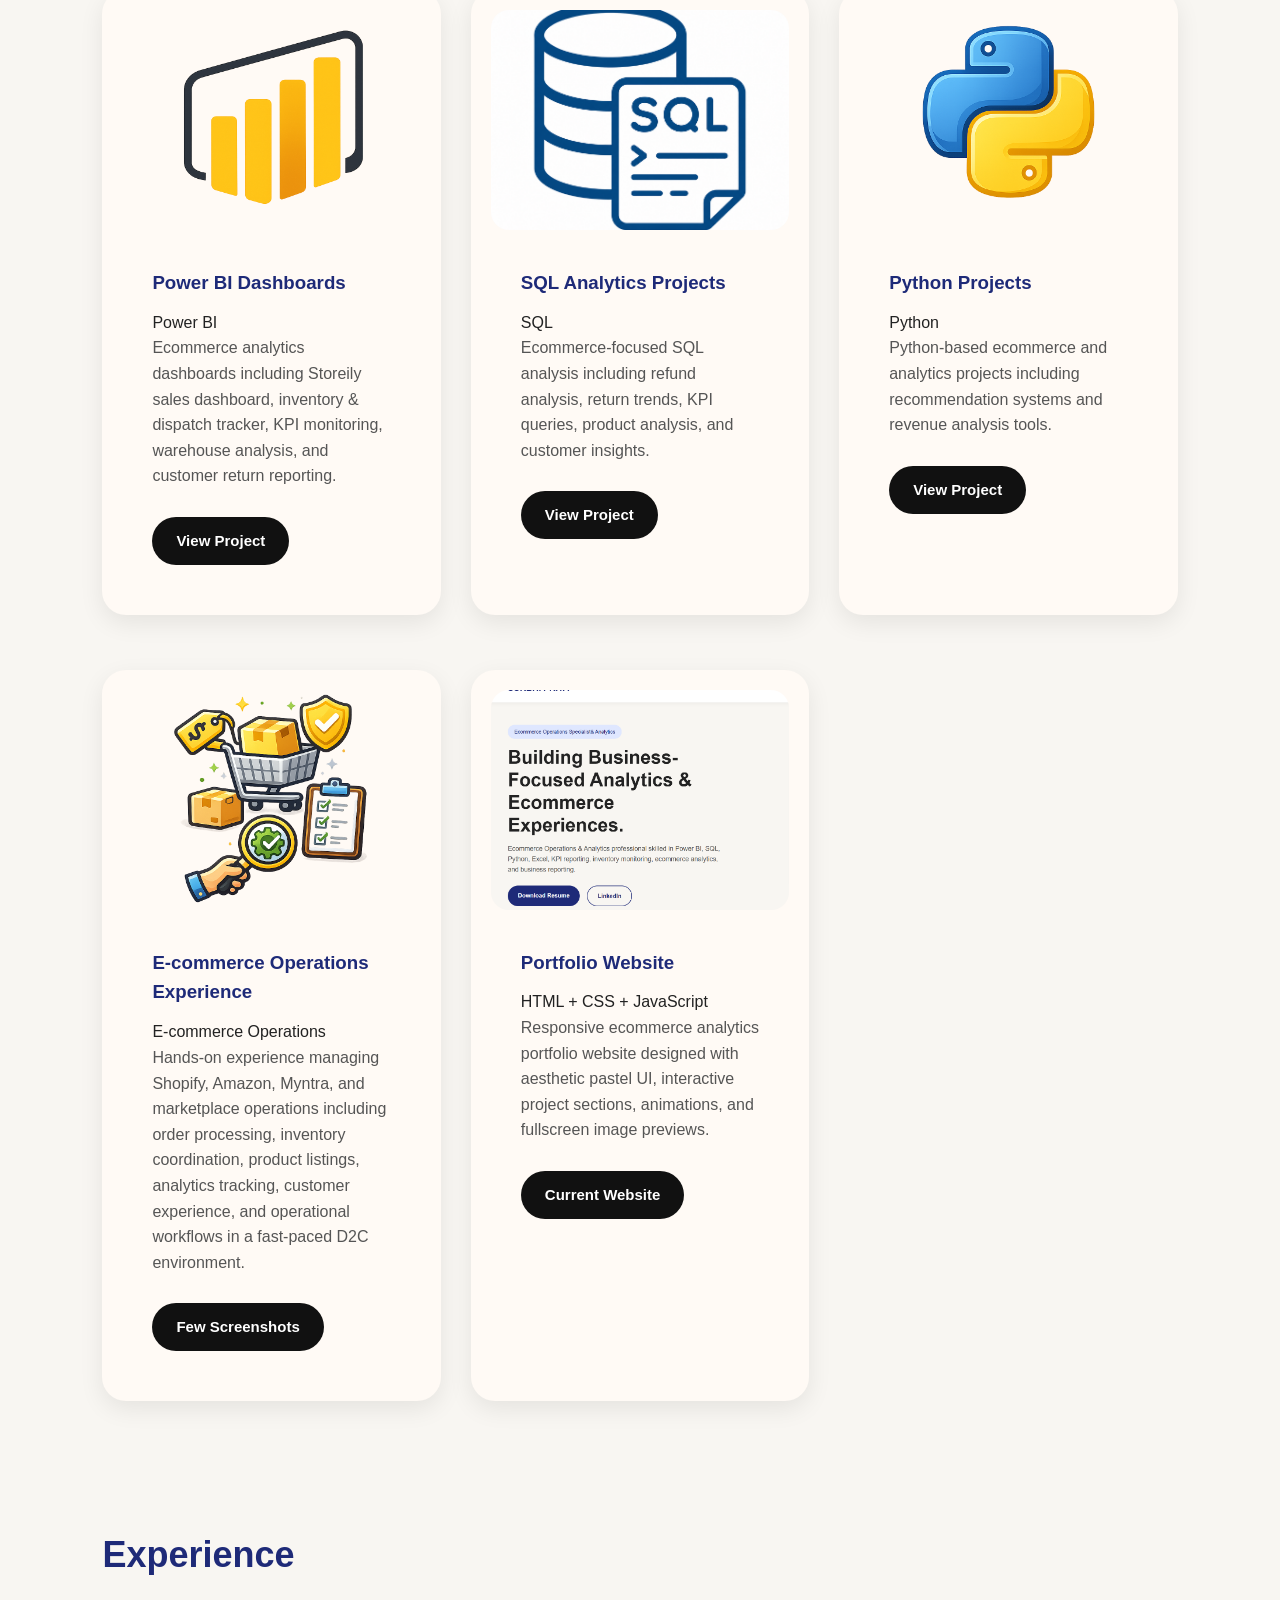
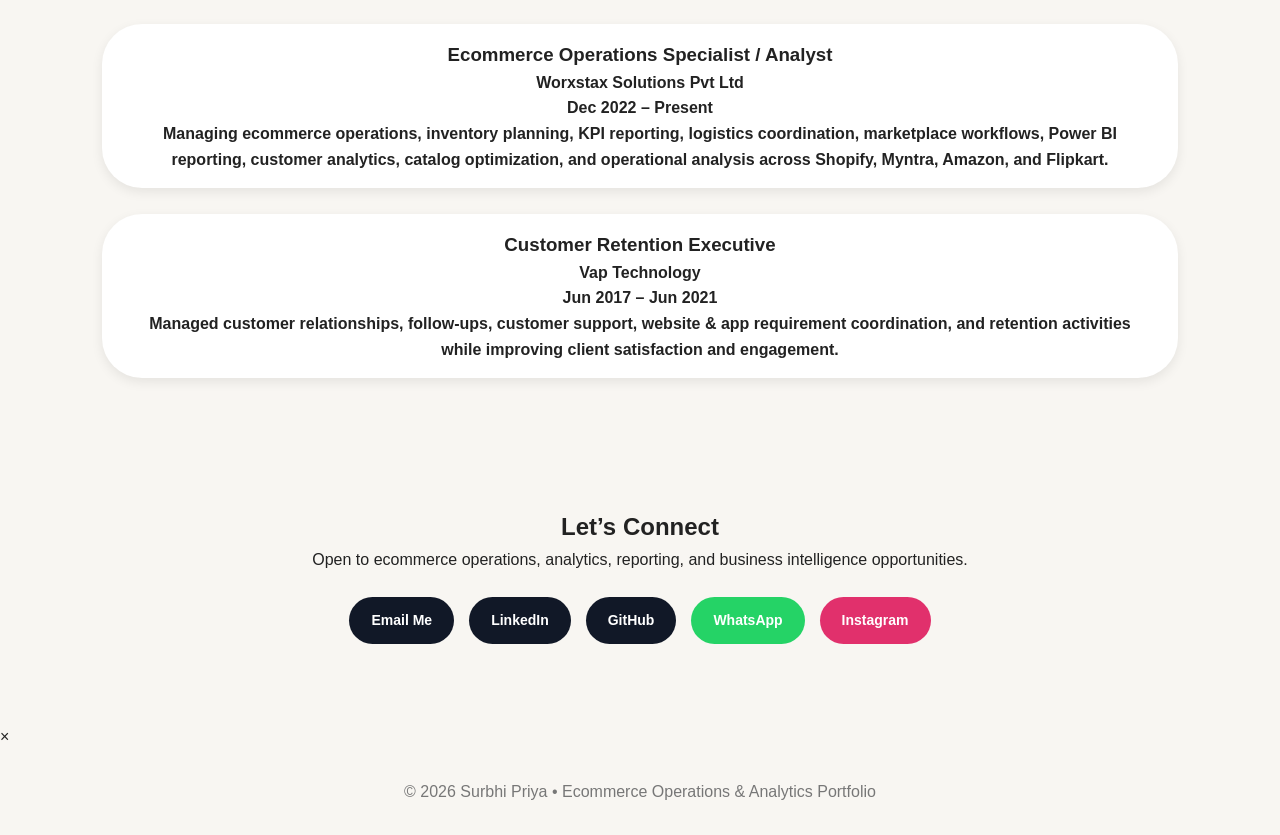
==== commit 0f6d7342: "added ecommerce operations experience section" ====
--- a/index.html
+++ b/index.html
@@ -86,30 +86,38 @@
     <h2 class="section-title">Skills & Tools</h2>
 
     <div class="skills-popup-grid">
+        <div class="popup-skill-card" onclick="openSkill('crm')">
+            E-commerce & CRMs
+        </div>
+        <div class="popup-skill-card" onclick="openSkill('excel')">
+            Excel
+        </div>
+        <div class="popup-skill-card" onclick="openSkill('ai')">
+            AI Tools
+        </div>
+        <div class="popup-skill-card" onclick="openSkill('content writing')">
+            Content Writing
+        </div>
 
         <div class="popup-skill-card" onclick="openSkill('powerbi')">
             Power BI
         </div>
 
-        <div class="popup-skill-card" onclick="openSkill('excel')">
-            Excel
-        </div>
+        
 
         <div class="popup-skill-card" onclick="openSkill('sql')">
             SQL
         </div>
 
         <div class="popup-skill-card" onclick="openSkill('python')">
-            Python
-        </div>
-
-        <div class="popup-skill-card" onclick="openSkill('ai')">
-            AI Tools
-        </div>
-
-        <div class="popup-skill-card" onclick="openSkill('crm')">
-            CRM Tools
-        </div>
+            Basic Python
+        </div>
+
+        
+
+        
+        
+      
 
     </div>
 
@@ -236,6 +244,40 @@
 
             <a href="python.html" class="project-btn">
               View Project
+            </a>
+
+          </div>
+
+        </div>
+
+      </div>
+
+
+      <!-- Ecommerce Operations Experience -->
+       <div class="project-card">
+
+        <img
+          src="ecommerce.png"
+          alt="E-commerce Operations"
+          onclick="openModal(this.src)"
+        >
+
+        <div class="project-content">
+
+          <h3>E-commerce Operations Experience</h3>
+
+          <span>E-commerce Operations</span>
+
+          <p>
+            Hands-on experience managing Shopify, Amazon, Myntra, and marketplace operations 
+            including order processing, inventory coordination, product listings, analytics tracking, customer 
+            experience, and operational workflows in a fast-paced D2C environment.
+          </p>
+
+          <div class="project-buttons">
+
+            <a href="ecommerceexperience.html" class="project-btn">
+              Few Screenshots
             </a>
 
           </div>
@@ -345,6 +387,9 @@
         <a href="https://wa.me/918420089573" target="_blank" class="contact-btn whatsapp-btn">
             WhatsApp
         </a>
+        <a href="https://www.instagram.com/surbhie.priya?igsh=MW9icHJ2YXY2d2x6eA%3D%3D&utm_source=qr" target="_blank" class="contact-btn instagram-btn">
+            Instagram
+        </a>
 
     </div>
 
--- a/style.css
+++ b/style.css
@@ -399,6 +399,13 @@
 .whatsapp-btn:hover{
     background:#1ea952;
 }
+.instagram-btn{
+    background:#E1306C;
+}
+
+.instagram-btn:hover{
+    background:#d11c5a;
+}
 
 .contact{
     text-align:center;
@@ -463,6 +470,7 @@
     margin-top:40px;
     max-width: 800px;
     margin: auto;
+    justify-content: center;
 }
 
 .popup-skill-card{
@@ -482,6 +490,11 @@
     transform:translateY(-5px);
 }
 
+#skills-popup-section{
+    margin-top: -40px;
+    text-align: center;
+}
+
 
 /* MODAL */
 
@@ -541,18 +554,25 @@
 
 @media (max-width:768px){
 
-.skills-popup-grid{
-    grid-template-columns:repeat(2, 1fr);
-    gap:15px;
-    max-width:100%;
-}
-
-.popup-skill-card{
-    font-size:14px;
-    padding:14px 12px;
-}
-
-}
-
-
-
+    .skills-popup-grid{
+        grid-template-columns:repeat(2, 1fr);
+        gap:15px;
+        max-width:100%;
+        padding:0 10px;
+    }
+
+    .popup-skill-card{
+        font-size:14px;
+        padding:16px 10px;
+        min-width:unset;
+    }
+
+    #skills-popup-section h2{
+        font-size:48px;
+        margin-bottom:30px;
+    }
+
+}
+
+
+
